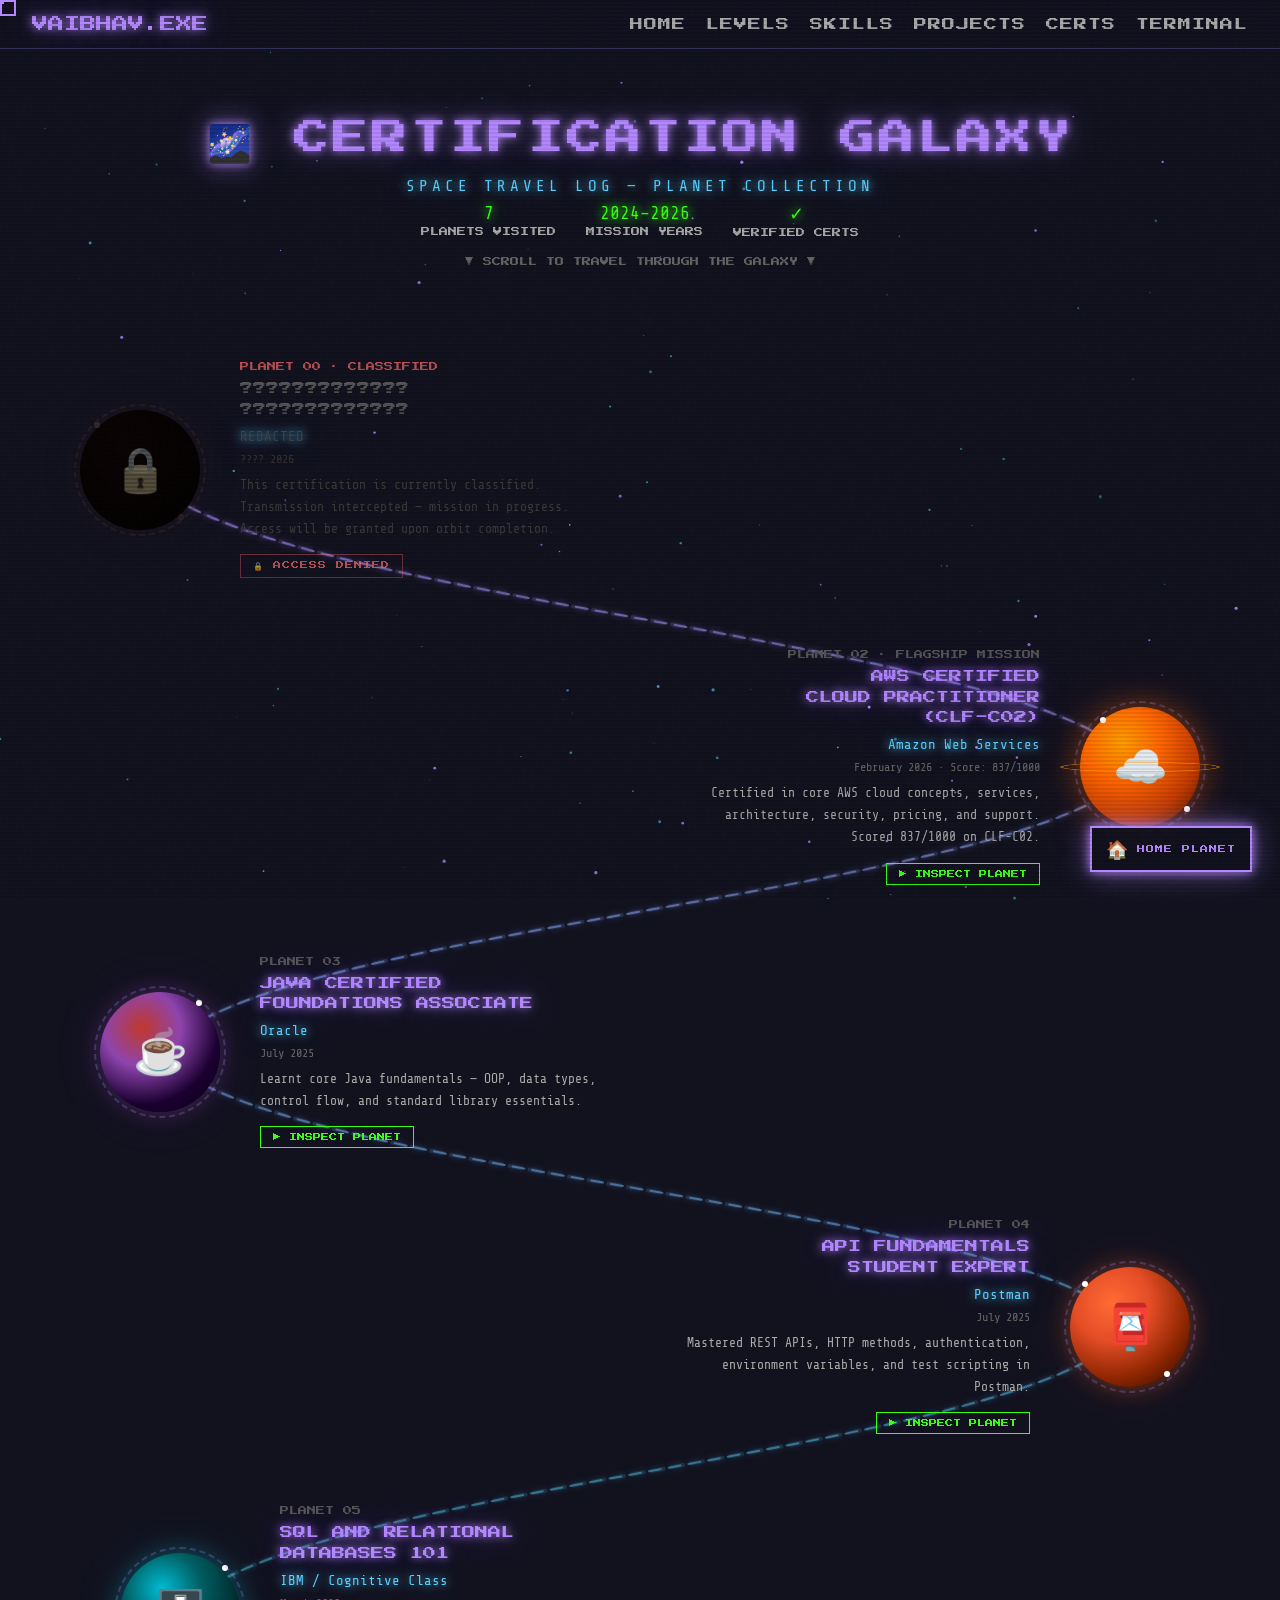
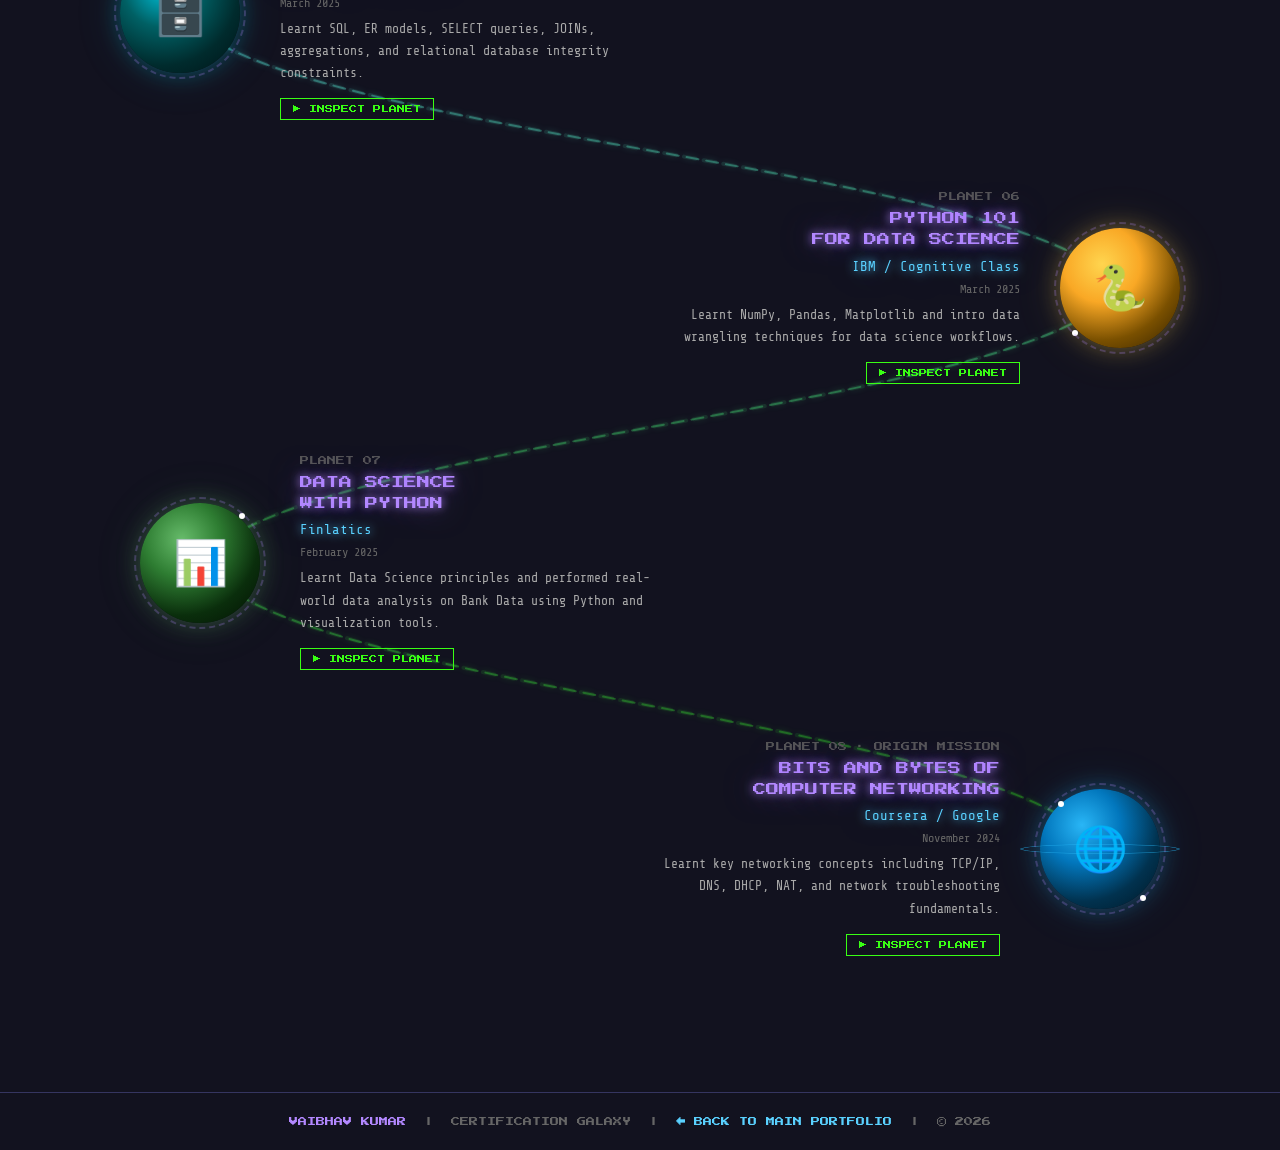
==== certifications.html @ c3d9e1fd "Add files via upload" ====
<!DOCTYPE html>
<html lang="en">

<head>
    <meta charset="UTF-8" />
    <meta name="viewport" content="width=device-width,initial-scale=1.0,viewport-fit=cover" />
    <title>VAIBHAV.EXE | Certification Galaxy</title>
    <meta name="description"
        content="Vaibhav Kumar — Certification Galaxy. Travel through space to collect certifications." />
    <link rel="icon"
        href="data:image/svg+xml,<svg xmlns='http://www.w3.org/2000/svg' viewBox='0 0 32 32'><rect width='32' height='32' fill='%230a0a0f'/><text y='24' font-size='24' fill='%23b388ff'>🏆</text></svg>" />
    <link rel="preconnect" href="https://fonts.googleapis.com" />
    <link
        href="https://fonts.googleapis.com/css2?family=Press+Start+2P&family=VT323:wght@400&family=Share+Tech+Mono&display=swap"
        rel="stylesheet" media="print" onload="this.media='all'" />
    <noscript>
        <link href="https://fonts.googleapis.com/css2?family=Press+Start+2P&family=Share+Tech+Mono&display=swap"
            rel="stylesheet" />
    </noscript>
    <link rel="stylesheet" href="css/shared.css">
    <link rel="stylesheet" href="css/certifications.css">
</head>

<body>

    <!-- CUSTOM CURSOR -->
    <div id="cursor"></div>
    <div id="cursor-dot"></div>

    <!-- RETURN HOME PLANET BUTTON -->
    <a id="returnHomeBtn" href="index.html" aria-label="Return to Home Planet">
        <span class="home-icon">🏠</span>
        <span>HOME PLANET</span>
    </a>

    <!-- STARFIELD -->
    <canvas id="starfield"></canvas>

    <!-- NAV -->
    <nav id="nav" aria-label="Main Navigation">
        <a class="nav-logo" href="index.html">VAIBHAV.EXE</a>
        <div class="nav-links">
            <a href="index.html#hero">HOME</a>
            <a href="index.html#experience">LEVELS</a>
            <a href="index.html#skills">SKILLS</a>
            <a href="index.html#projects">PROJECTS</a>
            <a href="index.html#certs">CERTS</a>
            <a href="index.html#contact">TERMINAL</a>
        </div>
        <!-- Spaceship toggle (mobile only) -->
        <button id="ship-toggle" class="ship-toggle" aria-label="Open menu" aria-expanded="false">🚀</button>
    </nav>

    <!-- Orbital menu overlay (mobile) -->
    <div id="orbital-menu" class="orbital-menu" aria-hidden="true">
        <button class="orbital-close" id="orbital-close" aria-label="Close menu">✕</button>
        <div class="orbital-center">
            <span class="orbital-ship">🚀</span>
            <span class="orbital-ring"></span>
        </div>
        <a href="index.html#hero" class="orbit-link" style="--i:0"><span class="orbit-emoji">🏠</span><span
                class="orbit-label">HOME</span></a>
        <a href="index.html#experience" class="orbit-link" style="--i:1"><span class="orbit-emoji">⭐</span><span
                class="orbit-label">LEVELS</span></a>
        <a href="index.html#skills" class="orbit-link" style="--i:2"><span class="orbit-emoji">🛸</span><span
                class="orbit-label">SKILLS</span></a>
        <a href="index.html#projects" class="orbit-link" style="--i:3"><span class="orbit-emoji">🪐</span><span
                class="orbit-label">PROJECTS</span></a>
        <a href="index.html#certs" class="orbit-link" style="--i:4"><span class="orbit-emoji">🏆</span><span
                class="orbit-label">CERTS</span></a>
        <a href="index.html#contact" class="orbit-link" style="--i:5"><span class="orbit-emoji">💻</span><span
                class="orbit-label">TERMINAL</span></a>
    </div>

    <!-- HERO BANNER -->
    <div class="cert-hero">
        <div class="cert-hero-title">🌌 CERTIFICATION GALAXY</div>
        <div class="cert-hero-sub">SPACE TRAVEL LOG — PLANET COLLECTION</div>
        <div class="mission-bar">
            <div class="mission-stat"><span id="certCount">7</span>PLANETS VISITED</div>
            <div class="mission-stat"><span>2024–2026</span>MISSION YEARS</div>
            <div class="mission-stat"><span>✓</span>VERIFIED CERTS</div>
        </div>
        <div class="cert-hero-hint">▼ SCROLL TO TRAVEL THROUGH THE GALAXY ▼</div>
    </div>

    <!-- SPACE TRAVEL PATH -->
    <div class="galaxy-section">
        <div class="space-path" id="spacePath">
            <!-- Winding path SVG drawn by JS -->
            <svg id="galaxyPathSVG" aria-hidden="true"></svg>

            <!-- LOCKED PLANET — Mystery / Coming Soon -->
            <div class="planet-stop locked-stop" aria-label="Classified next certification">
                <div class="planet-orb" id="planet-locked"
                    style="background: radial-gradient(circle at 35% 30%, #3d0000, #1f0000, #0a0000); box-shadow: 0 0 20px #ff000033, 0 0 50px #ff000015;"
                    onclick="lockedAlert()" tabindex="0" role="button"
                    aria-label="Classified — next certification locked"
                    onkeydown="if(event.key==='Enter')lockedAlert()">
                    🔒
                    <div class="sparkle" style="top:12px;left:14px;--sx:4px;--sy:-7px;background:rgba(255,80,80,0.6);">
                    </div>
                    <div class="sparkle"
                        style="bottom:10px;right:16px;--sx:-3px;--sy:5px;background:rgba(255,80,80,0.4);animation-delay:1s;">
                    </div>
                </div>
                <div class="planet-info">
                    <div class="planet-num" style="color:var(--red);opacity:0.7;">PLANET 00 · CLASSIFIED</div>
                    <div class="planet-name" style="color:#555;text-shadow:none;">?????????????<br>?????????????</div>
                    <div class="planet-issuer" style="color:#444;">REDACTED</div>
                    <div class="planet-date" style="color:#333;">???? 2026</div>
                    <div class="planet-desc" style="color:#3a3a3a;">This certification is currently classified.
                        Transmission intercepted — mission in progress. Access will be granted upon orbit completion.
                    </div>
                    <button class="planet-cta-locked" onclick="lockedAlert()">🔒 ACCESS DENIED</button>
                </div>
            </div>

            <!-- PLANET 2 — AWS (FLAGSHIP, most prominent) -->
            <div class="planet-stop" data-cert="aws">
                <div class="planet-orb" id="planet-aws"
                    style="background: radial-gradient(circle at 35% 30%, #ff9d00, #ff6600, #c43b00, #2a1000); box-shadow: 0 0 30px #ff660066, 0 0 60px #ff660033;"
                    onclick="openCertModal('aws')" tabindex="0" role="button"
                    aria-label="AWS Cloud Practitioner Certification"
                    onkeydown="if(event.key==='Enter')openCertModal('aws')">
                    ☁️
                    <div class="ring" style="border-color: rgba(255,150,0,0.5);"></div>
                    <div class="sparkle" style="top:10px;left:20px;--sx:8px;--sy:-10px;"></div>
                    <div class="sparkle" style="bottom:15px;right:10px;--sx:-5px;--sy:6px;animation-delay:.7s;"></div>
                </div>
                <div class="planet-info">
                    <div class="planet-num">PLANET 02 · FLAGSHIP MISSION</div>
                    <div class="planet-name">AWS CERTIFIED<br>CLOUD PRACTITIONER<br>(CLF-C02)</div>
                    <div class="planet-issuer">Amazon Web Services</div>
                    <div class="planet-date">February 2026 · Score: 837/1000</div>
                    <div class="planet-desc">Certified in core AWS cloud concepts, services, architecture, security,
                        pricing, and support. Scored 837/1000 on CLF-C02.</div>
                    <button class="planet-cta" onclick="openCertModal('aws')">▶ INSPECT PLANET</button>
                </div>
            </div>

            <!-- PLANET 3 — Oracle Java -->
            <div class="planet-stop" data-cert="oracle">
                <div class="planet-orb" id="planet-oracle"
                    style="background: radial-gradient(circle at 35% 30%, #c0392b, #8e44ad, #1a0030, #0d0015); box-shadow: 0 0 25px #8e44ad55, 0 0 50px #8e44ad22;"
                    onclick="openCertModal('oracle')" tabindex="0" role="button"
                    aria-label="Oracle Java Certified Foundations"
                    onkeydown="if(event.key==='Enter')openCertModal('oracle')">
                    ☕
                    <div class="sparkle" style="top:8px;right:18px;--sx:-6px;--sy:-8px;"></div>
                </div>
                <div class="planet-info">
                    <div class="planet-num">PLANET 03</div>
                    <div class="planet-name">JAVA CERTIFIED<br>FOUNDATIONS ASSOCIATE</div>
                    <div class="planet-issuer">Oracle</div>
                    <div class="planet-date">July 2025</div>
                    <div class="planet-desc">Learnt core Java fundamentals — OOP, data types,
                        control flow, and standard library essentials.</div>
                    <button class="planet-cta" onclick="openCertModal('oracle')">▶ INSPECT PLANET</button>
                </div>
            </div>

            <!-- PLANET 4 — Postman -->
            <div class="planet-stop" data-cert="postman">
                <div class="planet-orb" id="planet-postman"
                    style="background: radial-gradient(circle at 35% 30%, #ff6b35, #e44d26, #8b2500, #1a0500); box-shadow: 0 0 25px #ff6b3555, 0 0 50px #ff6b3522;"
                    onclick="openCertModal('postman')" tabindex="0" role="button" aria-label="Postman API Fundamentals"
                    onkeydown="if(event.key==='Enter')openCertModal('postman')">
                    📮
                    <div class="sparkle" style="top:14px;left:12px;--sx:5px;--sy:-9px;"></div>
                    <div class="sparkle" style="bottom:10px;right:20px;--sx:-4px;--sy:8px;animation-delay:.5s;"></div>
                </div>
                <div class="planet-info">
                    <div class="planet-num">PLANET 04</div>
                    <div class="planet-name">API FUNDAMENTALS<br>STUDENT EXPERT</div>
                    <div class="planet-issuer">Postman</div>
                    <div class="planet-date">July 2025</div>
                    <div class="planet-desc">Mastered REST APIs, HTTP methods, authentication,
                        environment variables, and test scripting in Postman.</div>
                    <button class="planet-cta" onclick="openCertModal('postman')">▶ INSPECT PLANET</button>
                </div>
            </div>

            <!-- PLANET 5 — IBM SQL -->
            <div class="planet-stop" data-cert="ibm-sql">
                <div class="planet-orb" id="planet-ibm-sql"
                    style="background: radial-gradient(circle at 35% 30%, #00bcd4, #006064, #002b2d, #001215); box-shadow: 0 0 25px #00bcd455, 0 0 50px #00bcd422;"
                    onclick="openCertModal('ibm-sql')" tabindex="0" role="button"
                    aria-label="IBM SQL and Relational Databases"
                    onkeydown="if(event.key==='Enter')openCertModal('ibm-sql')">
                    🗄️
                    <div class="sparkle" style="top:12px;right:12px;--sx:-8px;--sy:-6px;"></div>
                </div>
                <div class="planet-info">
                    <div class="planet-num">PLANET 05</div>
                    <div class="planet-name">SQL AND RELATIONAL<br>DATABASES 101</div>
                    <div class="planet-issuer">IBM / Cognitive Class</div>
                    <div class="planet-date">March 2025</div>
                    <div class="planet-desc">Learnt SQL, ER models, SELECT queries, JOINs,
                        aggregations, and relational database integrity constraints.</div>
                    <button class="planet-cta" onclick="openCertModal('ibm-sql')">▶ INSPECT PLANET</button>
                </div>
            </div>

            <!-- PLANET 6 — IBM Python -->
            <div class="planet-stop" data-cert="ibm-python">
                <div class="planet-orb" id="planet-ibm-python"
                    style="background: radial-gradient(circle at 35% 30%, #ffd54f, #f9a825, #7a5000, #301f00); box-shadow: 0 0 25px #ffd54f55, 0 0 50px #ffd54f22;"
                    onclick="openCertModal('ibm-python')" tabindex="0" role="button"
                    aria-label="IBM Python 101 for Data Science"
                    onkeydown="if(event.key==='Enter')openCertModal('ibm-python')">
                    🐍
                    <div class="sparkle" style="bottom:12px;left:12px;--sx:-6px;--sy:5px;animation-delay:.9s;"></div>
                </div>
                <div class="planet-info">
                    <div class="planet-num">PLANET 06</div>
                    <div class="planet-name">PYTHON 101<br>FOR DATA SCIENCE</div>
                    <div class="planet-issuer">IBM / Cognitive Class</div>
                    <div class="planet-date">March 2025</div>
                    <div class="planet-desc">Learnt NumPy, Pandas, Matplotlib and intro data
                        wrangling techniques for data science workflows.</div>
                    <button class="planet-cta" onclick="openCertModal('ibm-python')">▶ INSPECT PLANET</button>
                </div>
            </div>

            <!-- PLANET 7 — Finlatics -->
            <div class="planet-stop" data-cert="finlatics">
                <div class="planet-orb" id="planet-finlatics"
                    style="background: radial-gradient(circle at 35% 30%, #66bb6a, #2e7d32, #0a2e0c, #020f02); box-shadow: 0 0 25px #66bb6a55, 0 0 50px #66bb6a22;"
                    onclick="openCertModal('finlatics')" tabindex="0" role="button"
                    aria-label="Finlatics Data Science with Python"
                    onkeydown="if(event.key==='Enter')openCertModal('finlatics')">
                    📊
                    <div class="sparkle" style="top:10px;right:15px;--sx:-7px;--sy:-9px;"></div>
                </div>
                <div class="planet-info">
                    <div class="planet-num">PLANET 07</div>
                    <div class="planet-name">DATA SCIENCE<br>WITH PYTHON</div>
                    <div class="planet-issuer">Finlatics</div>
                    <div class="planet-date">February 2025</div>
                    <div class="planet-desc">Learnt Data Science principles and performed real-world data analysis on
                        Bank Data using Python and visualization tools.</div>
                    <button class="planet-cta" onclick="openCertModal('finlatics')">▶ INSPECT PLANET</button>
                </div>
            </div>

            <!-- PLANET 8 — Coursera Networking -->
            <div class="planet-stop" data-cert="coursera">
                <div class="planet-orb" id="planet-coursera"
                    style="background: radial-gradient(circle at 35% 30%, #29b6f6, #0277bd, #01324f, #001522); box-shadow: 0 0 25px #29b6f655, 0 0 50px #29b6f622;"
                    onclick="openCertModal('coursera')" tabindex="0" role="button"
                    aria-label="Coursera Computer Networking"
                    onkeydown="if(event.key==='Enter')openCertModal('coursera')">
                    🌐
                    <div class="ring" style="border-color: rgba(41,182,246,0.4);"></div>
                    <div class="sparkle" style="top:12px;left:18px;--sx:7px;--sy:-8px;"></div>
                    <div class="sparkle" style="bottom:8px;right:14px;--sx:-5px;--sy:9px;animation-delay:.6s;"></div>
                </div>
                <div class="planet-info">
                    <div class="planet-num">PLANET 08 · ORIGIN MISSION</div>
                    <div class="planet-name">BITS AND BYTES OF<br>COMPUTER NETWORKING</div>
                    <div class="planet-issuer">Coursera / Google</div>
                    <div class="planet-date">November 2024</div>
                    <div class="planet-desc">Learnt key networking concepts including TCP/IP, DNS, DHCP, NAT, and
                        network troubleshooting fundamentals.</div>
                    <button class="planet-cta" onclick="openCertModal('coursera')">▶ INSPECT PLANET</button>
                </div>
            </div>

        </div>
    </div>

    <!-- ═══════════════════ MODAL ═══════════════════ -->
    <div class="cert-modal" id="certModal" role="dialog" aria-modal="true" aria-label="Certificate Details">
        <div class="cert-modal-box" id="certModalBox">
            <button class="modal-close" id="modalClose" aria-label="Close modal">✕ CLOSE</button>
            <div class="modal-header">
                <div class="modal-planet-icon" id="modalIcon"></div>
                <div class="modal-title-group">
                    <div class="modal-cert-name" id="modalName"></div>
                    <div class="modal-issuer" id="modalIssuer"></div>
                    <div class="modal-date" id="modalDate"></div>
                </div>
            </div>
            <div class="modal-desc" id="modalDesc"></div>
            <div class="modal-cert-img-wrap">
                <img class="modal-cert-img" id="modalImg" src="" alt="Certificate" style="display:none;" />
                <div class="modal-cert-placeholder" id="modalPlaceholder">
                    🪐 CERTIFICATE IMAGE<br><br>
                    To show your certificate here, add image files to the<br>
                    portfolio folder named:<br><br>
                    <span id="modalImgHint" style="color:var(--blue);"></span>
                </div>
            </div>
            <div class="modal-actions">
                <a class="modal-btn primary" id="modalLink" href="#" target="_blank" rel="noopener">
                    🔗 VIEW CERTIFICATE ONLINE
                </a>
                <button class="modal-btn secondary" onclick="closeCertModal()">✕ CLOSE PANEL</button>
            </div>
        </div>
    </div>

    <footer>
        <span>VAIBHAV KUMAR</span> &nbsp;|&nbsp; CERTIFICATION GALAXY &nbsp;|&nbsp;
        <a href="index.html">← BACK TO MAIN PORTFOLIO</a> &nbsp;|&nbsp; © 2026
    </footer>

    <script src="js/shared.js"></script>
    <script src="js/certifications.js"></script>
</body>

</html>
---- css/shared.css ----
/* ══════════════════════════════════════════════════════════════
   shared.css — Common styles used by both index.html and
   certifications.html (variables, reset, cursor, nav, orbital
   menu, footer, scrollbar, accessibility).
   ══════════════════════════════════════════════════════════════ */

/* ─── CSS Variables ─── */
:root {
    --black: #12121f;
    --purple: #b388ff;
    --blue: #5ad1ff;
    --red: #ff6b6b;
    --green: #39ff14;
    --dark: #151530;
    --card: #191932;
    --border: #353560;
    --glow-p: 0 0 10px #b388ff, 0 0 30px #b388ff80;
    --glow-b: 0 0 10px #5ad1ff, 0 0 30px #5ad1ff80;
    --glow-g: 0 0 10px #39ff14, 0 0 20px #39ff1480;
    --pixel: 'Press Start 2P', monospace;
    --mono: 'Share Tech Mono', monospace;
}

/* ─── Reset ─── */
* {
    margin: 0;
    padding: 0;
    box-sizing: border-box;
}

html {
    scroll-behavior: smooth;
}

body {
    background: var(--black);
    color: #eeeeff;
    font-family: var(--mono);
    font-size: 16px;
    overflow-x: hidden;
    cursor: none;
}

/* ─── Custom Cursor ─── */
#cursor {
    position: fixed;
    top: 0;
    left: 0;
    width: 16px;
    height: 16px;
    border: 2px solid var(--purple);
    pointer-events: none;
    z-index: 9999;
    transition: transform .08s linear;
    image-rendering: pixelated;
    will-change: transform;
}

#cursor-dot {
    position: fixed;
    top: 0;
    left: 0;
    width: 4px;
    height: 4px;
    background: var(--purple);
    pointer-events: none;
    z-index: 9999;
    will-change: transform;
}

/* ─── Scanlines overlay ─── */
body::before {
    content: '';
    position: fixed;
    inset: 0;
    background: repeating-linear-gradient(0deg, transparent, transparent 2px,
            rgba(0, 0, 0, .08) 2px, rgba(0, 0, 0, .08) 4px);
    pointer-events: none;
    z-index: 9990;
    animation: scanScroll 8s linear infinite;
}

@keyframes scanScroll {
    from {
        background-position: 0 0;
    }

    to {
        background-position: 0 100%;
    }
}

/* ─── Noise texture overlay ─── */
body::after {
    content: '';
    position: fixed;
    inset: 0;
    background-image: url("data:image/svg+xml,%3Csvg viewBox='0 0 256 256' xmlns='http://www.w3.org/2000/svg'%3E%3Cfilter id='noise'%3E%3CfeTurbulence type='fractalNoise' baseFrequency='0.9' numOctaves='4' stitchTiles='stitch'/%3E%3C/filter%3E%3Crect width='100%25' height='100%25' filter='url(%23noise)' opacity='0.03'/%3E%3C/svg%3E");
    pointer-events: none;
    z-index: 9989;
    opacity: .4;
}

/* ─── Starfield canvas ─── */
#starfield {
    position: fixed;
    inset: 0;
    z-index: 0;
    pointer-events: none;
}

/* ─── Navigation bar ─── */
#nav {
    position: fixed;
    top: 0;
    left: 0;
    right: 0;
    z-index: 500;
    display: flex;
    justify-content: space-between;
    align-items: center;
    padding: 16px 32px;
    background: rgba(18, 18, 31, .97);
    border-bottom: 1px solid var(--border);
    contain: layout paint;
}

.nav-logo {
    font-family: var(--pixel);
    font-size: clamp(12px, 1.4vw, 16px);
    color: var(--purple);
    text-shadow: var(--glow-p);
    text-decoration: none;
    cursor: pointer;
}

.nav-links {
    display: flex;
    gap: 20px;
    align-items: center;
}

.nav-links a {
    font-family: var(--pixel);
    font-size: clamp(10px, 1.1vw, 13px);
    color: #aaa;
    text-decoration: none;
    transition: color .2s, text-shadow .2s;
    letter-spacing: 1px;
}

.nav-links a:hover {
    color: var(--blue);
    text-shadow: var(--glow-b);
}

.nav-links a.active {
    color: var(--purple);
    text-shadow: var(--glow-p);
}

/* ─── Shared keyframes ─── */
@keyframes flicker {

    0%,
    95%,
    100% {
        opacity: 1;
    }

    96%,
    98% {
        opacity: .3;
    }
}

@keyframes blink {
    50% {
        opacity: 0;
    }
}

/* ─── Footer ─── */
footer {
    text-align: center;
    padding: 24px;
    border-top: 1px solid var(--border);
    font-family: var(--pixel);
    font-size: 9px;
    color: #666;
    background: var(--black);
    position: relative;
    z-index: 1;
}

footer span {
    color: var(--purple);
}

footer a {
    color: var(--blue);
    text-decoration: none;
}

footer a:hover {
    text-shadow: var(--glow-b);
}

/* ─── Reveal animation (used by both pages) ─── */
.reveal {
    opacity: 0;
    transform: translateY(30px);
    transition: all .6s ease;
}

.reveal.visible {
    opacity: 1;
    transform: translateY(0);
}

/* ─── Scrollbar ─── */
::-webkit-scrollbar {
    width: 6px;
}

::-webkit-scrollbar-track {
    background: var(--black);
}

::-webkit-scrollbar-thumb {
    background: var(--border);
}

::-webkit-scrollbar-thumb:hover {
    background: var(--purple);
}

/* ══════════════════════════════════════════════════════════════
   SPACESHIP TOGGLE (mobile only)
   ══════════════════════════════════════════════════════════════ */
.ship-toggle {
    display: none;
    /* shown via @media below */
    background: none;
    border: 2px solid var(--purple);
    color: var(--purple);
    font-size: 22px;
    padding: 4px 10px;
    cursor: pointer;
    border-radius: 4px;
    transition: transform .25s, box-shadow .25s;
    position: relative;
    z-index: 501;
    line-height: 1;
}

.ship-toggle:hover,
.ship-toggle:focus-visible {
    transform: scale(1.15) rotate(-8deg);
    box-shadow: var(--glow-p);
    outline: none;
}

.ship-toggle[aria-expanded="true"] {
    box-shadow: var(--glow-p);
}

/* ══════════════════════════════════════════════════════════════
   ORBITAL MENU OVERLAY (mobile full-screen nav)
   ══════════════════════════════════════════════════════════════ */
.orbital-menu {
    position: fixed;
    inset: 0;
    z-index: 900;
    background: radial-gradient(ellipse at center,
            rgba(18, 18, 31, .97) 0%,
            rgba(10, 10, 15, .99) 100%);
    display: flex;
    align-items: center;
    justify-content: center;
    opacity: 0;
    visibility: hidden;
    transition: opacity .35s ease, visibility .35s;
}

.orbital-menu.open {
    opacity: 1;
    visibility: visible;
}

.orbital-close {
    position: absolute;
    top: 24px;
    right: 28px;
    background: none;
    border: 2px solid var(--red);
    color: var(--red);
    font-size: 18px;
    width: 40px;
    height: 40px;
    border-radius: 50%;
    cursor: pointer;
    font-family: var(--pixel);
    transition: transform .2s, box-shadow .2s;
    z-index: 910;
    display: flex;
    align-items: center;
    justify-content: center;
}

.orbital-close:hover {
    transform: scale(1.2) rotate(90deg);
    box-shadow: 0 0 20px var(--red);
}

.orbital-center {
    position: absolute;
    display: flex;
    align-items: center;
    justify-content: center;
}

.orbital-ship {
    font-size: 48px;
    filter: drop-shadow(0 0 20px var(--purple));
    animation: shipPulse 2s ease-in-out infinite;
    z-index: 2;
}

@keyframes shipPulse {

    0%,
    100% {
        transform: scale(1);
        filter: drop-shadow(0 0 20px var(--purple));
    }

    50% {
        transform: scale(1.08);
        filter: drop-shadow(0 0 35px var(--blue));
    }
}

.orbital-ring {
    position: absolute;
    width: 260px;
    height: 260px;
    border: 1px solid rgba(179, 136, 255, .15);
    border-radius: 50%;
    animation: ringRotate 12s linear infinite;
}

@keyframes ringRotate {
    to {
        transform: rotate(360deg);
    }
}

/* Orbit links: positioned using CSS custom property --i as angle index */
.orbit-link {
    position: absolute;
    text-decoration: none;
    display: flex;
    flex-direction: column;
    align-items: center;
    gap: 6px;
    transform: rotate(calc(var(--i) * 60deg)) translateX(0) rotate(calc(var(--i) * -60deg)) scale(0);
    opacity: 0;
    transition: transform .45s cubic-bezier(.34, 1.56, .64, 1), opacity .3s ease;
    transition-delay: calc(var(--i) * 70ms);
}

.orbital-menu.open .orbit-link {
    transform: rotate(calc(var(--i) * 60deg)) translateX(130px) rotate(calc(var(--i) * -60deg)) scale(1);
    opacity: 1;
}

.orbit-emoji {
    font-size: 36px;
    display: flex;
    align-items: center;
    justify-content: center;
    width: 64px;
    height: 64px;
    border-radius: 50%;
    background: rgba(179, 136, 255, .08);
    border: 2px solid rgba(179, 136, 255, .25);
    transition: transform .25s, border-color .25s, box-shadow .25s;
}

.orbit-link:hover .orbit-emoji,
.orbit-link:focus .orbit-emoji {
    transform: scale(1.2);
    border-color: var(--blue);
    box-shadow: 0 0 25px rgba(90, 209, 255, .5);
}

.orbit-label {
    font-family: var(--pixel);
    font-size: 7px;
    color: var(--blue);
    letter-spacing: 1px;
    text-shadow: 0 0 10px rgba(90, 209, 255, .4);
    opacity: 0;
    transform: translateY(-4px);
    transition: opacity .2s, transform .2s;
}

.orbit-link:hover .orbit-label,
.orbit-link:focus .orbit-label {
    opacity: 1;
    transform: translateY(0);
}

/* ══════════════════════════════════════════════════════════════
   RESPONSIVE — shared breakpoints
   ══════════════════════════════════════════════════════════════ */
@media (max-width: 768px) {
    .nav-links {
        display: none;
    }

    .ship-toggle {
        display: flex;
    }

    #nav {
        padding: 12px 16px;
    }

    /* Smaller orbit on compact screens */
    .orbital-ring {
        width: 200px;
        height: 200px;
    }

    .orbital-menu.open .orbit-link {
        transform: rotate(calc(var(--i) * 60deg)) translateX(105px) rotate(calc(var(--i) * -60deg)) scale(1);
    }

    /* Larger touch targets */
    .orbit-emoji {
        width: 60px;
        height: 60px;
        font-size: 30px;
    }

    /* Always show labels on mobile (no hover state on touch) */
    .orbit-label {
        opacity: 1;
        transform: translateY(0);
    }
}

/* ─── Reduced motion a11y ─── */
@media (prefers-reduced-motion: reduce) {

    *,
    *::before,
    *::after {
        animation-duration: 0.01ms !important;
        animation-iteration-count: 1 !important;
        transition-duration: 0.01ms !important;
    }

    #starfield {
        display: none;
    }

    body::before {
        animation: none;
    }
}
---- css/certifications.css ----
/* ══════════════════════════════════════════════════════════════
   certifications.css — Styles specific to certifications.html.
   Requires: css/shared.css loaded first.
   ══════════════════════════════════════════════════════════════ */

/* ─── Hero Banner ─── */
.cert-hero {
    position: relative;
    z-index: 1;
    padding: 120px 20px 60px;
    text-align: center;
}

.cert-hero-title {
    font-family: var(--pixel);
    font-size: clamp(16px, 3.5vw, 36px);
    color: var(--purple);
    text-shadow: var(--glow-p);
    animation: flicker 3s infinite;
    letter-spacing: 3px;
    margin-bottom: 12px;
}

.cert-hero-sub {
    font-family: var(--mono);
    font-size: clamp(12px, 1.8vw, 16px);
    color: var(--blue);
    text-shadow: var(--glow-b);
    letter-spacing: 4px;
    margin-bottom: 8px;
}

.cert-hero-hint {
    font-family: var(--pixel);
    font-size: 9px;
    color: #666;
    margin-top: 18px;
    animation: blink 1.2s step-end infinite;
}

/* ─── Mission Stats ─── */
.mission-bar {
    position: relative;
    z-index: 1;
    display: flex;
    justify-content: center;
    gap: 30px;
    flex-wrap: wrap;
    margin-bottom: 20px;
}

.mission-stat {
    font-family: var(--pixel);
    font-size: 9px;
    color: #aaa;
    text-align: center;
}

.mission-stat span {
    display: block;
    font-size: 18px;
    color: var(--green);
    font-family: var(--mono);
    text-shadow: var(--glow-g);
    margin-bottom: 4px;
}

/* ─── Galaxy section ─── */
.galaxy-section {
    position: relative;
    z-index: 1;
    padding: 0 20px 100px;
    overflow: visible;
}

.space-path {
    position: relative;
    display: flex;
    flex-direction: column;
    align-items: center;
    gap: 0;
}

#galaxyPathSVG {
    position: absolute;
    inset: 0;
    width: 100%;
    height: 100%;
    pointer-events: none;
    z-index: 0;
    overflow: visible;
}

/* ─── Planet Stop ─── */
.planet-stop {
    display: flex;
    align-items: center;
    width: 100%;
    max-width: 860px;
    gap: 40px;
    position: relative;
    padding: 36px 0;
    z-index: 2;
    transition: opacity .6s, transform .6s;
}

/* S-curve offsets: child(1)=SVG, child(2)=locked, child(3)=AWS … child(9)=Coursera */
.planet-stop:nth-child(2) {
    transform: translateX(-130px);
}

/* locked   — LEFT  */
.planet-stop:nth-child(3) {
    transform: translateX(130px);
    flex-direction: row-reverse;
}

/* AWS      — RIGHT */
.planet-stop:nth-child(4) {
    transform: translateX(-110px);
}

/* Oracle   — LEFT  */
.planet-stop:nth-child(5) {
    transform: translateX(120px);
    flex-direction: row-reverse;
}

/* Postman  — RIGHT */
.planet-stop:nth-child(6) {
    transform: translateX(-90px);
}

/* IBM SQL  — LEFT  */
.planet-stop:nth-child(7) {
    transform: translateX(110px);
    flex-direction: row-reverse;
}

/* IBM Py   — RIGHT */
.planet-stop:nth-child(8) {
    transform: translateX(-70px);
}

/* Finlat.  — LEFT  */
.planet-stop:nth-child(9) {
    transform: translateX(90px);
    flex-direction: row-reverse;
}

/* Coursera — RIGHT */

/* Right-side planets (row-reverse): text right-aligned */
.planet-stop:nth-child(3) .planet-info,
.planet-stop:nth-child(5) .planet-info,
.planet-stop:nth-child(7) .planet-info,
.planet-stop:nth-child(9) .planet-info {
    text-align: right;
    align-items: flex-end;
}

/* ─── Locked Planet ─── */
/* Always left-side, flex-direction row (never row-reverse) */
.planet-stop.locked-stop {
    opacity: 0.65;
    cursor: default;
    flex-direction: row !important;
}

.planet-stop.locked-stop .planet-orb {
    filter: grayscale(0.75) brightness(0.5);
    cursor: not-allowed;
}

.planet-stop.locked-stop .planet-orb:hover {
    transform: scale(1.06) rotate(-4deg);
    filter: grayscale(0.55) brightness(0.65);
}

.planet-stop.locked-stop .planet-orb::after {
    border-color: rgba(255, 80, 80, .3);
    animation: orbitRing 16s linear infinite reverse;
}

.planet-stop.locked-stop .planet-orb::before {
    content: '';
    position: absolute;
    inset: 0;
    border-radius: 50%;
    background: repeating-linear-gradient(0deg, transparent, transparent 2px, rgba(0, 0, 0, .25) 2px, rgba(0, 0, 0, .25) 4px);
    pointer-events: none;
}

.planet-cta-locked {
    align-self: flex-start;
    margin-top: 6px;
    font-family: var(--pixel);
    font-size: 8px;
    color: var(--red);
    border: 1px solid rgba(255, 107, 107, .5);
    padding: 6px 12px;
    cursor: not-allowed;
    background: transparent;
    opacity: 0.7;
    white-space: nowrap;
    letter-spacing: 1px;
}

/* ─── Planet Orb ─── */
.planet-orb {
    flex-shrink: 0;
    width: 120px;
    height: 120px;
    border-radius: 50%;
    cursor: pointer;
    position: relative;
    transition: transform .4s, box-shadow .4s;
    will-change: transform;
    display: flex;
    align-items: center;
    justify-content: center;
    font-size: 44px;
    z-index: 2;
}

.planet-orb::after {
    content: '';
    position: absolute;
    inset: -6px;
    border-radius: 50%;
    border: 2px dashed rgba(179, 136, 255, .25);
    animation: orbitRing 8s linear infinite;
}

.planet-orb:hover {
    transform: scale(1.18) rotate(8deg);
}

.planet-orb:hover::after {
    border-color: var(--purple);
}

@keyframes orbitRing {
    from {
        transform: rotate(0deg);
    }

    to {
        transform: rotate(360deg);
    }
}

.planet-orb .ring {
    position: absolute;
    width: 160px;
    height: 30px;
    border-radius: 50%;
    border: 3px solid;
    transform: rotateX(70deg);
    pointer-events: none;
}

.planet-orb .sparkle {
    position: absolute;
    width: 6px;
    height: 6px;
    border-radius: 50%;
    background: white;
    animation: sparkleFloat 2s ease-in-out infinite alternate;
}

@keyframes sparkleFloat {
    from {
        transform: translate(0, 0) scale(1);
        opacity: 1;
    }

    to {
        transform: translate(var(--sx, 5px), var(--sy, -8px)) scale(.4);
        opacity: .2;
    }
}

/* ─── Planet Info ─── */
.planet-info {
    flex: 1;
    display: flex;
    flex-direction: column;
    gap: 8px;
    align-items: flex-start;
}

.planet-num {
    font-family: var(--pixel);
    font-size: 9px;
    color: #555;
}

.planet-name {
    font-family: var(--pixel);
    font-size: clamp(10px, 1.5vw, 13px);
    color: var(--purple);
    text-shadow: var(--glow-p);
    line-height: 1.6;
}

.planet-issuer {
    font-family: var(--mono);
    font-size: 14px;
    color: var(--blue);
    text-shadow: var(--glow-b);
}

.planet-date {
    font-family: var(--mono);
    font-size: 12px;
    color: #666;
}

.planet-desc {
    font-family: var(--mono);
    font-size: 13px;
    color: #aaa;
    line-height: 1.7;
    max-width: 360px;
}

.planet-cta {
    align-self: flex-start;
    margin-top: 6px;
    font-family: var(--pixel);
    font-size: 8px;
    color: var(--green);
    border: 1px solid var(--green);
    padding: 6px 12px;
    cursor: pointer;
    background: transparent;
    transition: background .2s, color .2s, box-shadow .2s;
    animation: blink 2s step-end infinite;
    white-space: nowrap;
}

/* Right-side planets (row-reverse): align CTA button to match */
.planet-stop:nth-child(3) .planet-cta,
.planet-stop:nth-child(5) .planet-cta,
.planet-stop:nth-child(7) .planet-cta,
.planet-stop:nth-child(9) .planet-cta {
    align-self: flex-end;
}

.planet-cta:hover {
    background: var(--green);
    color: #000;
    box-shadow: var(--glow-g);
    animation: none;
}

/* ─── Certificate Modal ─── */
.cert-modal {
    position: fixed;
    inset: 0;
    z-index: 800;
    display: none;
    align-items: center;
    justify-content: center;
    background: rgba(0, 0, 0, .85);
    backdrop-filter: blur(8px);
}

.cert-modal.open {
    display: flex;
}

.cert-modal-box {
    width: min(800px, 92vw);
    max-height: 85vh;
    overflow-y: auto;
    background: var(--card);
    border: 3px solid var(--purple);
    padding: 32px 36px;
    position: relative;
    box-shadow: var(--glow-p), 0 0 80px rgba(179, 136, 255, .15);
    animation: modalPop .3s ease;
}

@keyframes modalPop {
    from {
        transform: scale(.85);
        opacity: 0;
    }

    to {
        transform: scale(1);
        opacity: 1;
    }
}

.modal-close {
    position: absolute;
    top: 12px;
    right: 16px;
    background: none;
    border: none;
    color: var(--red);
    font-family: var(--pixel);
    font-size: 14px;
    cursor: pointer;
}

.modal-close:hover {
    text-shadow: 0 0 10px var(--red);
}

.modal-header {
    display: flex;
    align-items: center;
    gap: 16px;
    margin-bottom: 20px;
    flex-wrap: wrap;
    padding-right: 48px;
    /* Leave safe zone for the absolute close button */
}

.modal-planet-icon {
    font-size: 48px;
}

.modal-title-group {
    flex: 1;
    min-width: 0;
}

.modal-cert-name {
    font-family: var(--pixel);
    font-size: clamp(10px, 1.6vw, 14px);
    color: var(--purple);
    text-shadow: var(--glow-p);
    line-height: 1.7;
    margin-bottom: 6px;
}

.modal-issuer {
    font-family: var(--mono);
    font-size: 15px;
    color: var(--blue);
}

.modal-date {
    font-family: var(--mono);
    font-size: 13px;
    color: #666;
    margin-top: 2px;
}

.modal-desc {
    font-family: var(--mono);
    font-size: 14px;
    color: #bbb;
    line-height: 1.8;
    margin-bottom: 20px;
    border-left: 3px solid var(--purple);
    padding-left: 14px;
}

.modal-cert-img-wrap {
    width: 100%;
    border: 2px solid var(--border);
    padding: 8px;
    background: #0d0d1a;
    margin-bottom: 20px;
    text-align: center;
    position: relative;
    min-height: 200px;
    display: flex;
    align-items: center;
    justify-content: center;
}

.modal-cert-img {
    max-width: 100%;
    max-height: 400px;
    object-fit: contain;
    display: block;
    margin: 0 auto;
}

.modal-cert-placeholder {
    font-family: var(--pixel);
    font-size: 9px;
    color: #444;
    text-align: center;
    line-height: 2;
}

.modal-upload-hint {
    position: absolute;
    top: 8px;
    right: 10px;
    font-family: var(--pixel);
    font-size: 7px;
    color: #333;
}

.modal-actions {
    display: flex;
    gap: 12px;
    flex-wrap: wrap;
}

.modal-btn {
    font-family: var(--pixel);
    font-size: 9px;
    padding: 10px 18px;
    text-decoration: none;
    border: 1px solid;
    cursor: pointer;
    background: transparent;
    letter-spacing: 1px;
    transition: .2s;
}

.modal-btn.primary {
    color: var(--green);
    border-color: var(--green);
}

.modal-btn.primary:hover {
    background: var(--green);
    color: #000;
    box-shadow: var(--glow-g);
}

.modal-btn.secondary {
    color: var(--blue);
    border-color: var(--blue);
}

.modal-btn.secondary:hover {
    background: rgba(90, 209, 255, .1);
    box-shadow: var(--glow-b);
}

/* ─── Return Home Planet button ─── */
#returnHomeBtn {
    position: fixed;
    bottom: 28px;
    right: 28px;
    z-index: 600;
    background: rgba(18, 18, 31, .92);
    border: 2px solid var(--purple);
    color: var(--purple);
    font-family: var(--pixel);
    font-size: 8px;
    padding: 10px 14px;
    cursor: pointer;
    text-decoration: none;
    display: flex;
    align-items: center;
    gap: 8px;
    transition: all .25s;
    box-shadow: var(--glow-p);
    letter-spacing: 1px;
    animation: homePulse 3s ease-in-out infinite;
}

#returnHomeBtn:hover {
    background: var(--purple);
    color: #000;
    box-shadow: 0 0 30px #b388ff;
    transform: translateY(-3px);
    animation: none;
}

#returnHomeBtn .home-icon {
    font-size: 18px;
}

@keyframes homePulse {

    0%,
    100% {
        box-shadow: var(--glow-p);
    }

    50% {
        box-shadow: 0 0 20px #b388ff, 0 0 50px #b388ff60;
    }
}

/* ─── Mobile ─── */
@media (max-width: 700px) {

    .planet-stop,
    .planet-stop:nth-child(2),
    .planet-stop:nth-child(3),
    .planet-stop:nth-child(4),
    .planet-stop:nth-child(5),
    .planet-stop:nth-child(6),
    .planet-stop:nth-child(7),
    .planet-stop:nth-child(8),
    .planet-stop:nth-child(9) {
        transform: none !important;
        flex-direction: column !important;
        align-items: center;
        text-align: center;
    }

    .planet-stop:nth-child(3) .planet-info,
    .planet-stop:nth-child(5) .planet-info,
    .planet-stop:nth-child(7) .planet-info,
    .planet-stop:nth-child(9) .planet-info {
        align-items: center;
    }

    .planet-stop:nth-child(3) .planet-cta,
    .planet-stop:nth-child(5) .planet-cta,
    .planet-stop:nth-child(7) .planet-cta,
    .planet-stop:nth-child(9) .planet-cta {
        align-self: center;
    }

    .planet-info {
        align-items: center;
    }

    .planet-cta {
        align-self: center;
    }

    .planet-desc {
        max-width: 100%;
    }

    .cert-modal-box {
        padding: 20px 16px;
    }

    #returnHomeBtn {
        bottom: 16px;
        right: 16px;
        font-size: 7px;
        padding: 8px 10px;
        margin-right: 10px;
    }
}

@media (hover: none) {
    .planet-cta {
        animation: none;
    }
}
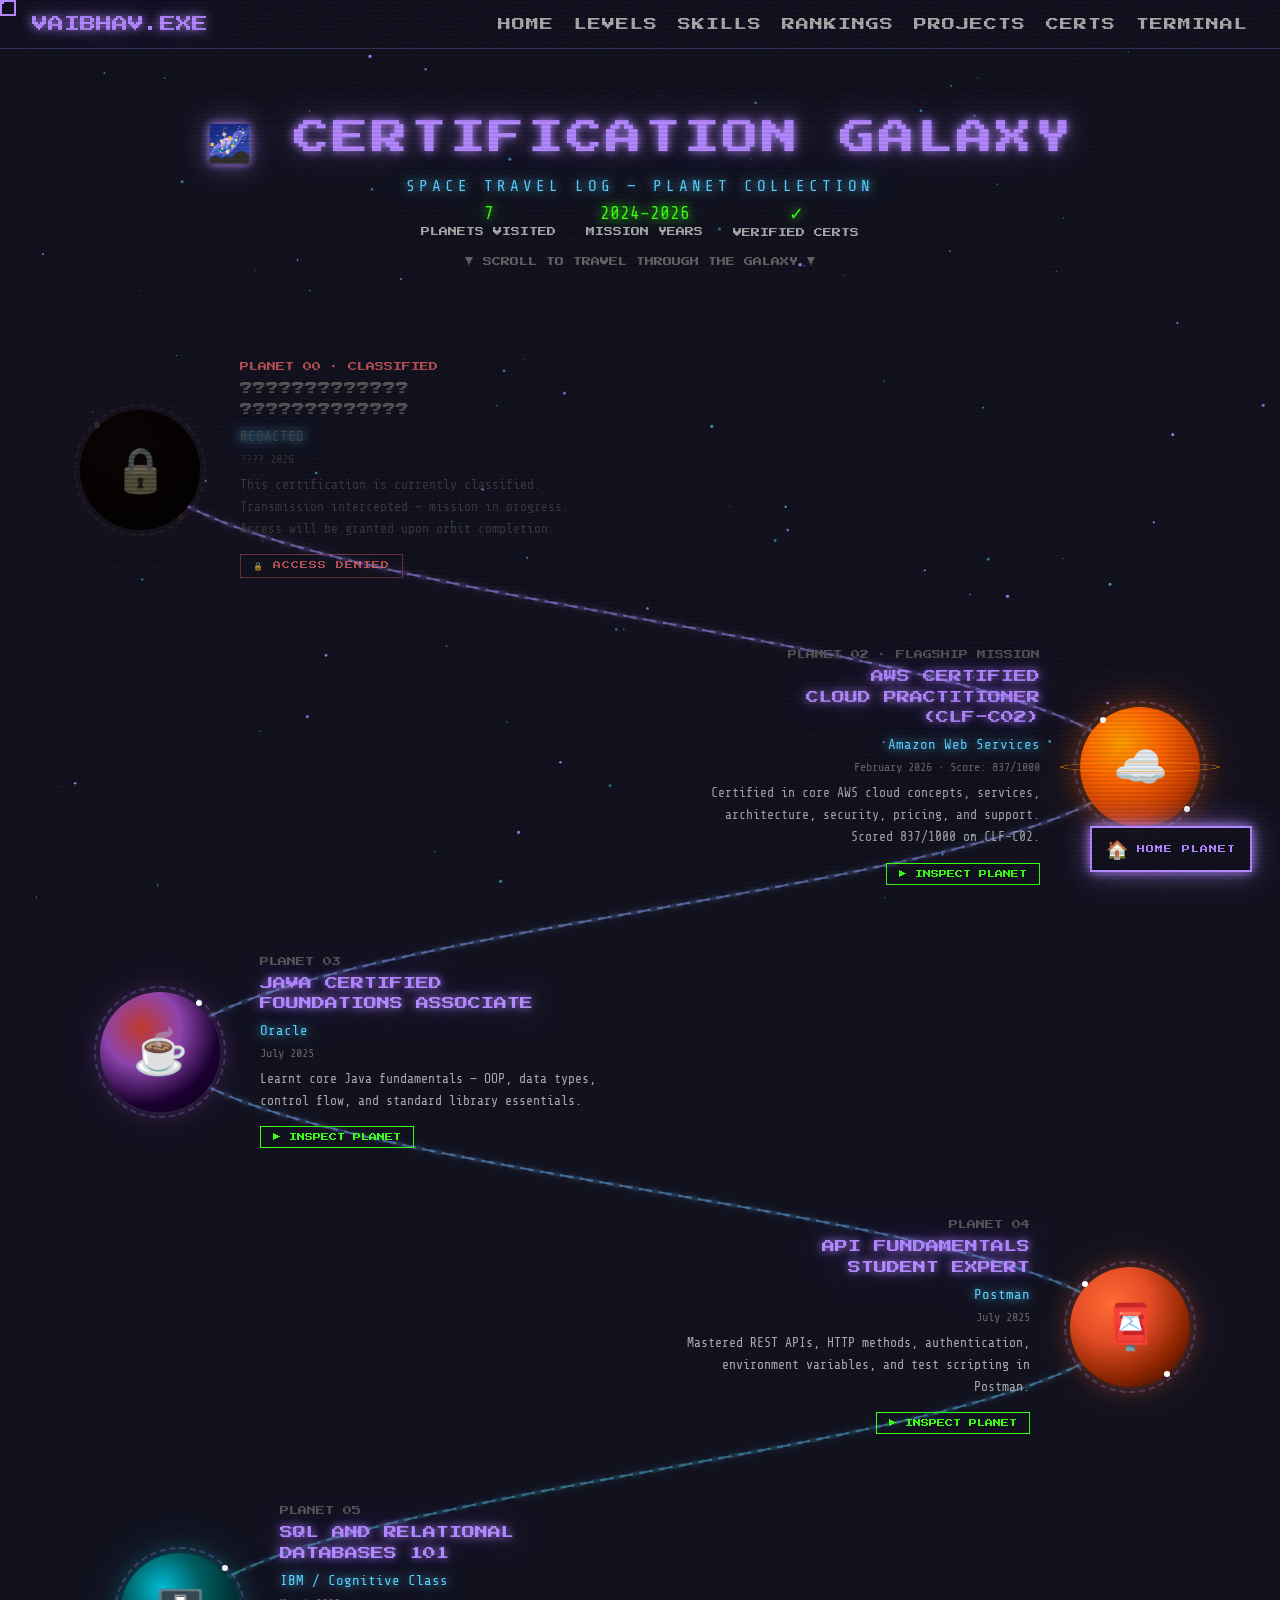
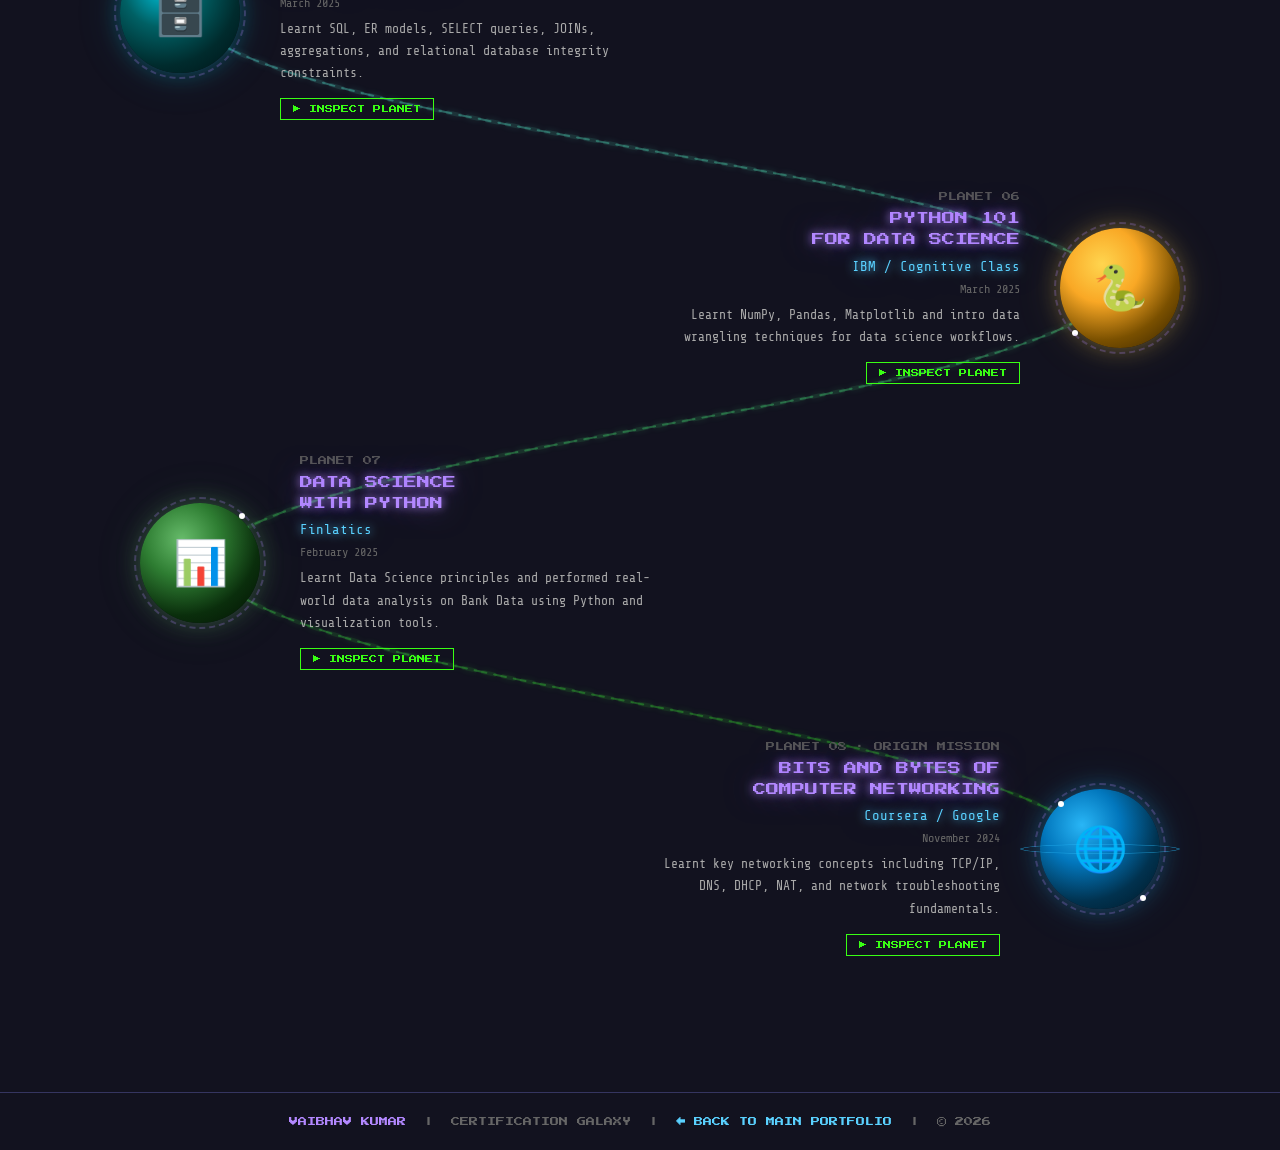
==== commit 3646e20b: "Add leaderboard link and adjust orbit order Add a 'RANKINGS' link pointing to index.html#leaderboard" ====
--- a/certifications.html
+++ b/certifications.html
@@ -43,6 +43,7 @@
             <a href="index.html#hero">HOME</a>
             <a href="index.html#experience">LEVELS</a>
             <a href="index.html#skills">SKILLS</a>
+            <a href="index.html#leaderboard">RANKINGS</a>
             <a href="index.html#projects">PROJECTS</a>
             <a href="index.html#certs">CERTS</a>
             <a href="index.html#contact">TERMINAL</a>
@@ -64,11 +65,13 @@
                 class="orbit-label">LEVELS</span></a>
         <a href="index.html#skills" class="orbit-link" style="--i:2"><span class="orbit-emoji">🛸</span><span
                 class="orbit-label">SKILLS</span></a>
-        <a href="index.html#projects" class="orbit-link" style="--i:3"><span class="orbit-emoji">🪐</span><span
+        <a href="index.html#leaderboard" class="orbit-link" style="--i:3"><span class="orbit-emoji">🏅</span><span
+                class="orbit-label">RANKINGS</span></a>
+        <a href="index.html#projects" class="orbit-link" style="--i:4"><span class="orbit-emoji">🪐</span><span
                 class="orbit-label">PROJECTS</span></a>
-        <a href="index.html#certs" class="orbit-link" style="--i:4"><span class="orbit-emoji">🏆</span><span
+        <a href="index.html#certs" class="orbit-link" style="--i:5"><span class="orbit-emoji">🏆</span><span
                 class="orbit-label">CERTS</span></a>
-        <a href="index.html#contact" class="orbit-link" style="--i:5"><span class="orbit-emoji">💻</span><span
+        <a href="index.html#contact" class="orbit-link" style="--i:6"><span class="orbit-emoji">💻</span><span
                 class="orbit-label">TERMINAL</span></a>
     </div>
 
--- a/css/shared.css
+++ b/css/shared.css
@@ -364,14 +364,20 @@
     flex-direction: column;
     align-items: center;
     gap: 6px;
-    transform: rotate(calc(var(--i) * 60deg)) translateX(0) rotate(calc(var(--i) * -60deg)) scale(0);
+    /* transform: rotate(calc(var(--i) * 60deg)) translateX(0) rotate(calc(var(--i) * -60deg)) scale(0); */
+    transform: rotate(calc(var(--i) * 51.4deg)) translateX(0) rotate(calc(var(--i) * -51.4deg)) scale(0);
     opacity: 0;
     transition: transform .45s cubic-bezier(.34, 1.56, .64, 1), opacity .3s ease;
     transition-delay: calc(var(--i) * 70ms);
 }
 
+/* .orbital-menu.open .orbit-link {
+    transform: rotate(calc(var(--i) * 60deg)) translateX(130px) rotate(calc(var(--i) * -60deg)) scale(1);
+    opacity: 1;
+} */
+
 .orbital-menu.open .orbit-link {
-    transform: rotate(calc(var(--i) * 60deg)) translateX(130px) rotate(calc(var(--i) * -60deg)) scale(1);
+    transform: rotate(calc(var(--i) * 51.4deg)) translateX(130px) rotate(calc(var(--i) * -51.4deg)) scale(1);
     opacity: 1;
 }
 
@@ -434,8 +440,12 @@
         height: 200px;
     }
 
+    /* .orbital-menu.open .orbit-link {
+        transform: rotate(calc(var(--i) * 60deg)) translateX(105px) rotate(calc(var(--i) * -60deg)) scale(1);
+    } */
+
     .orbital-menu.open .orbit-link {
-        transform: rotate(calc(var(--i) * 60deg)) translateX(105px) rotate(calc(var(--i) * -60deg)) scale(1);
+        transform: rotate(calc(var(--i) * 51.4deg)) translateX(105px) rotate(calc(var(--i) * -51.4deg)) scale(1);
     }
 
     /* Larger touch targets */
